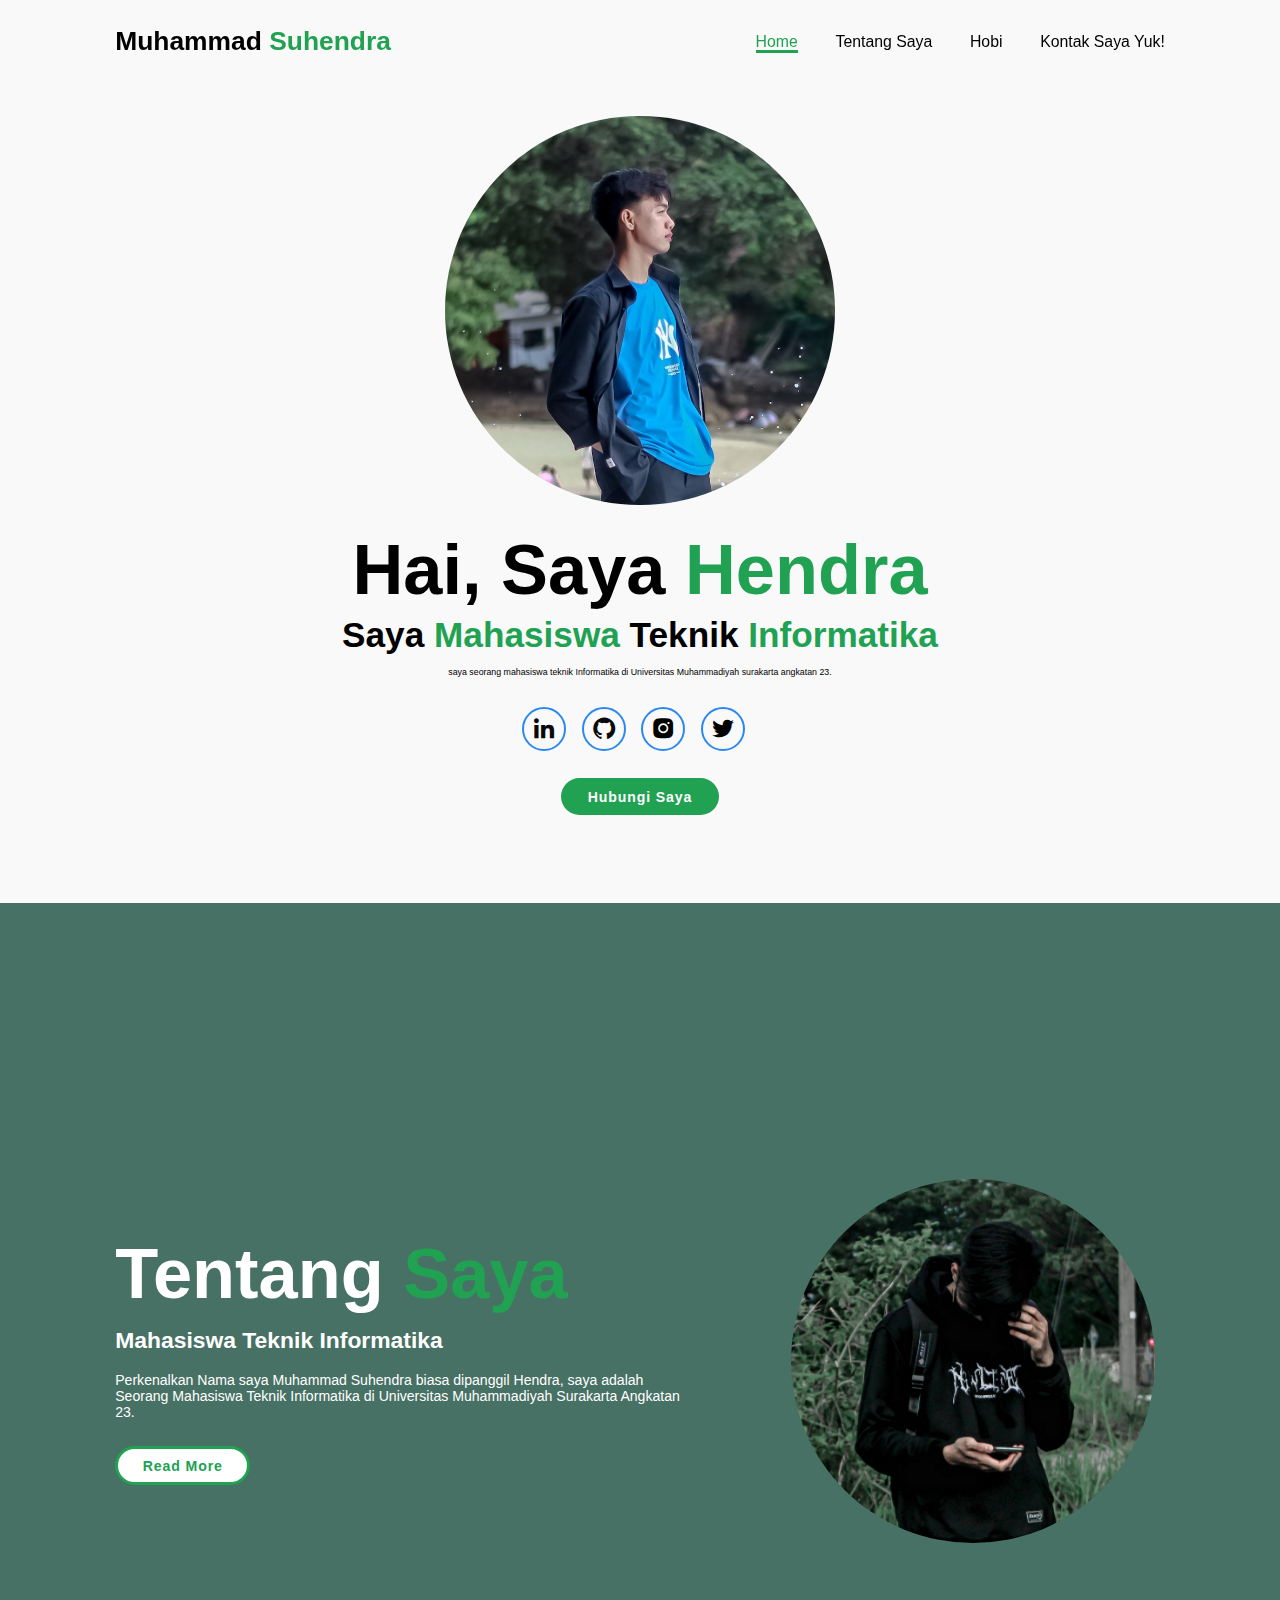
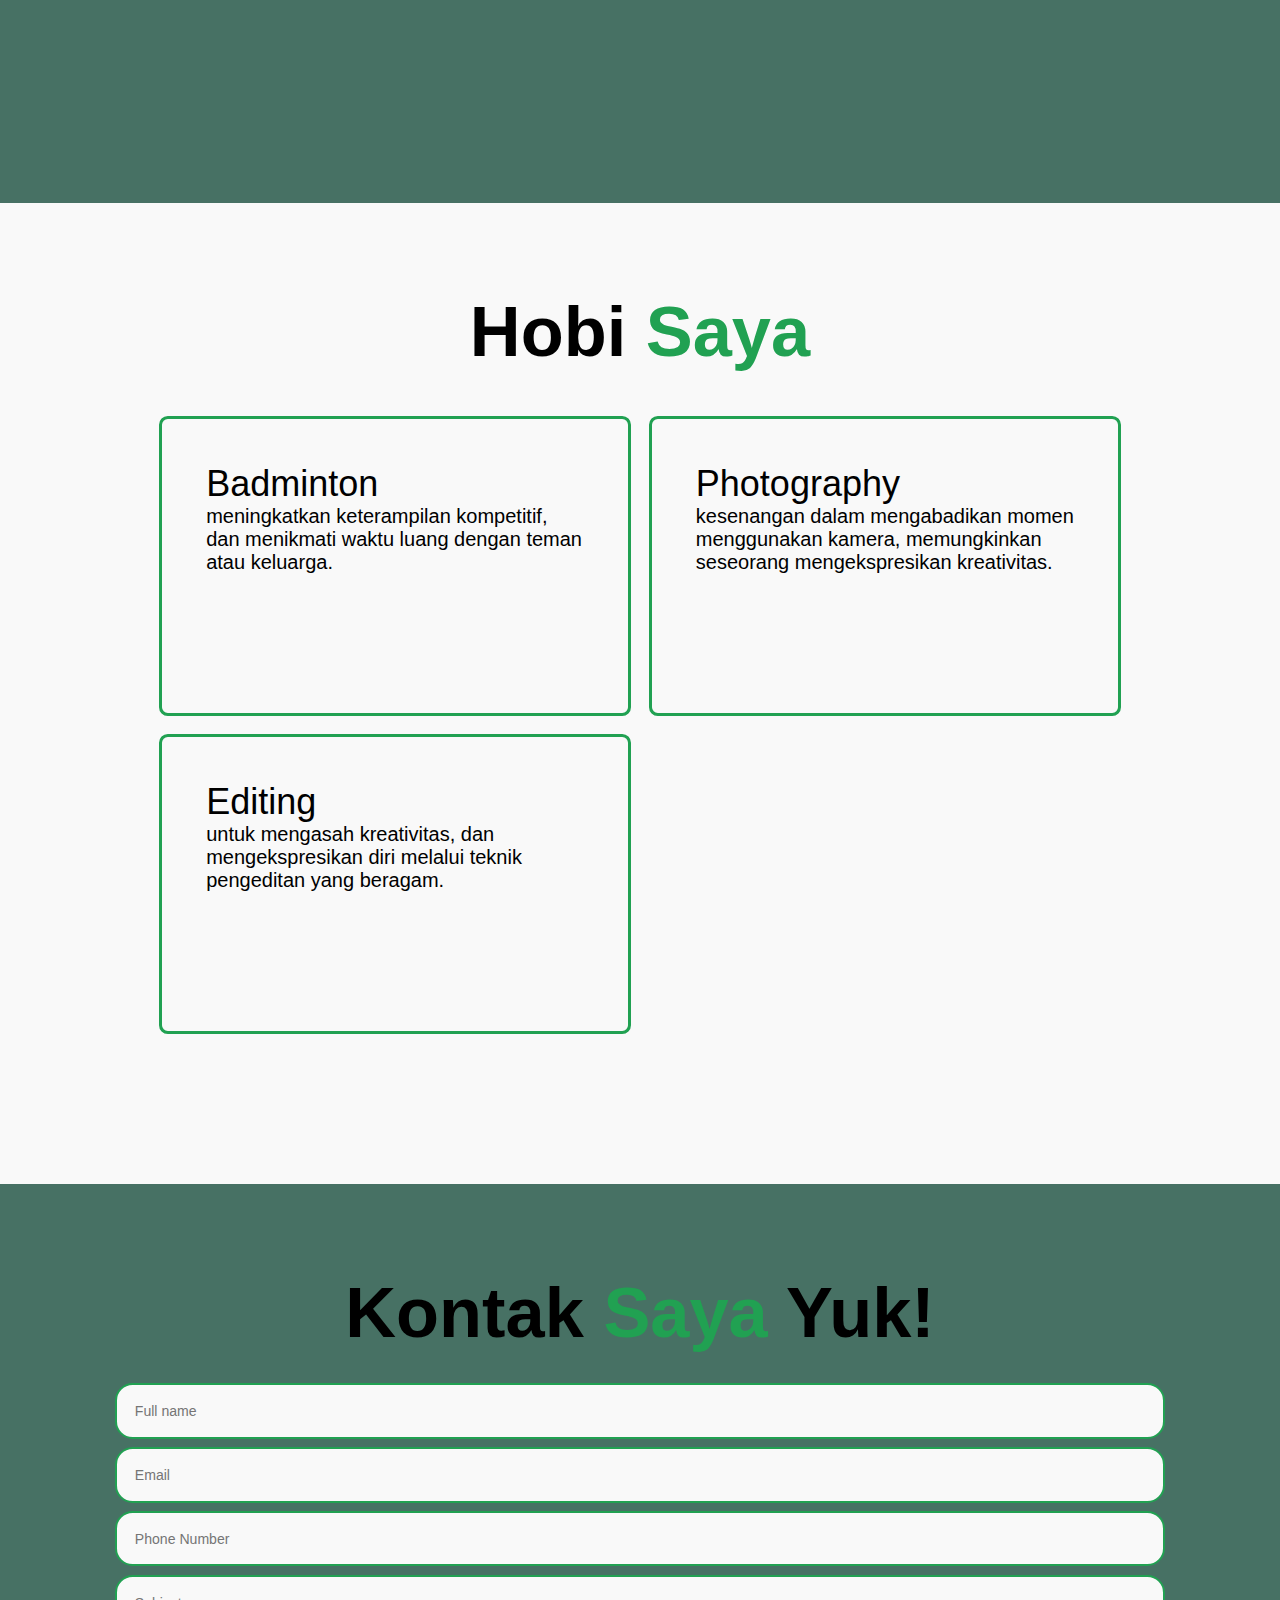
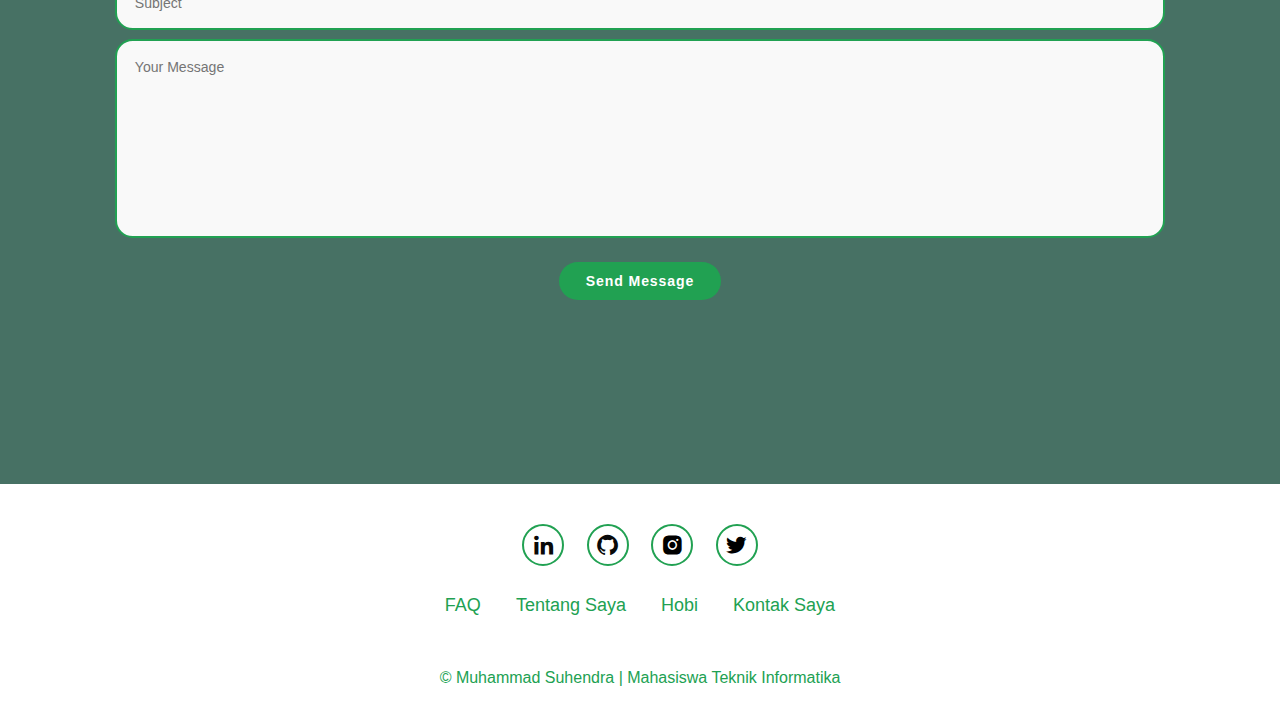
==== PORTFOLIO.html @ 20a8434a "Add files via upload" ====
<!DOCTYPE html>
<html lang="en">
<head>
    <meta charset="UTF-8">
    <meta name="viewport" content="width=device-width, initial-scale=1.0">
    <title>Muhammad Suhendra</title>
    <link rel="stylesheet" href="style.css">
    <link href='https://unpkg.com/boxicons@2.1.4/css/boxicons.min.css' rel='stylesheet'>
</head>
<body>
    <header class="header">
        <a href="#home" class="logo">Muhammad
            <span>Suhendra</span></a>

        <i class='bx bx-menu' id="menu-icon"></i>

        <nav class="navbar">
            <a href="#home" class="active">Home</a>
            <a href="#about">Tentang Saya</a>
            <a href="#services">Hobi</a>
            <a href="#contact">Kontak Saya Yuk!</a>
        </nav>
    </header>

    <section class="home" id="home">
        <div class="home-img">
            <img src="profil 1.jpg" alt="">
        </div>

        <div class="home-content">
            <h1>Hai, Saya <span>Hendra</span></h1>
            <h3>Saya <span>Mahasiswa</span> Teknik <span>Informatika</span> </h3>
            <p>
                saya seorang mahasiswa teknik Informatika di Universitas Muhammadiyah surakarta
                angkatan 23.
            </p>


            <div class="social-icons">
                <a href="#"><i class='bx bxl-linkedin' style='color:#090909' ></i></a>
                <a href="#"><i class='bx bxl-github' style='color:#090909' ></i></a>
                <a href="#"><i class='bx bxl-instagram-alt' style='color:#000000' ></i></a>
                <a href="#"><i class='bx bxl-twitter' style='color:#000000' ></i></a>
            </div>

            <a href="#" class="btn">Hubungi Saya</a>
        </div>
    </section>


    <section class="about" id="about">
        <div class="about-content">
            <h2 class="heading">Tentang <span>Saya</span></h2>
            <h3>
                Mahasiswa Teknik Informatika
            </h3>
            <p>
                Perkenalkan Nama saya Muhammad Suhendra biasa dipanggil Hendra,
                saya adalah Seorang Mahasiswa Teknik Informatika di Universitas Muhammadiyah Surakarta
                Angkatan 23.
            </p>
            <a href="#" class="btn">Read More</a>
        </div>

        <div class="about-img">
            <img src="profil 5.jpg" alt="">
        </div>
    </section>


    <section class="services" id="services">
        <h2 class="heading">Hobi <span>Saya</span></h2>

        <div class="services-container">
            <div class="services-box">
                <div class="services-info">
                    <h4>Badminton</h4>
                    <p>
                        meningkatkan keterampilan kompetitif, dan menikmati waktu luang dengan teman atau keluarga.
                    </p>
                </div>
            </div>

            <div class="services-box">
                <div class="services-info">
                    <h4>Photography</h4>
                    <p>
                        kesenangan dalam mengabadikan momen menggunakan kamera, memungkinkan seseorang mengekspresikan kreativitas.
                    </p>
                </div>
            </div>

            <div class="services-box">
                <div class="services-info">
                    <h4>Editing</h4>
                    <p>
                        untuk mengasah kreativitas, dan mengekspresikan diri melalui teknik pengeditan yang beragam.
                    </p>
                </div>
            </div>

        </div>
    </section>


    <section class="contact" id="contact">
        <h2 class="heading">Kontak <span>Saya</span> Yuk<span1>!</span1></h2>

        <form action="#">
            <div class="input-box">
                <input type="text" placeholder="Full name">
                <input type="email" placeholder="Email">
            </div>

            <div class="input-box">
                <input type="number" placeholder="Phone Number">
                <input type="text" placeholder="Subject">
            </div>

            <textarea name="" id="" cols="30" rows="10" placeholder="Your Message"></textarea>
            <input type="submit" value="Send Message" class="btn">

        </form>
    </section>

    <footer class="footer">
        <div class="social">
            <a href="#"><i class='bx bxl-linkedin' style='color:#090909' ></i></a>
            <a href="#"><i class='bx bxl-github' style='color:#090909' ></i></a>
            <a href="#"><i class='bx bxl-instagram-alt' style='color:#000000' ></i></a>
            <a href="#"><i class='bx bxl-twitter' style='color:#000000' ></i></a>
        </div>

        <ul class="list">
            <li>
                <a href="#">FAQ</a>
            </li>

            <li>
                <a href="#">Tentang Saya</a>
            </li>

            <li>
                <a href="#">Hobi</a>
            </li>

            <li>
                <a href="#">Kontak Saya</a>
            </li>

        </ul>

        <p class="copyright">
            © Muhammad Suhendra | Mahasiswa Teknik Informatika
        </p>
    </footer>

    <script src="script.js"></script>


</body>
</html>
---- style.css ----
* {
    margin: 0;
    padding: 0;
    box-sizing: border-box;
    text-decoration: none;
    border: none;
    outline: none;
    scroll-behavior: smooth;
    font-family: 'Poppins', sans-serif;
}

:root {
    --bg-color: #f9f9f9;
    --second-bg-color: #477164;
    --text-color: black;
    --main-color: #21a152;
}

html{
    font-size: 62.5%;
    overflow-x: hidden;
}

body{
    background: var(--bg-color);
    color: var(--text-color);
}

.header{
    position: fixed;
    top: 0;
    left: 0;
    width: 100%;
    padding: 3rem 9%;
    background: rgba(red, green, blue, alpha);
    border-bottom: 1px solid rgba(red, green, blue, alpha);
    backdrop-filter: blur(10px);
    display: flex;
    align-items: center;
    justify-content: space-between;
    z-index: 100;
}

.logo{
    font-size: 3rem;
    color: var(--text-color);
    font-weight: 800;
    cursor: pointer;
    transition: 0.3s ease-in-out;
}

.logo:hover{
    transform: scale(1.1);
}

.navbar a{
    font-size: 1.8rem;
    color: var(--text-color);
    margin-left: 4rem;
    font-weight: 500;
    transition: 0.3s ease;
    border-bottom: 3px solid transparent;
}

.navbar a:hover,
.navbar a.active{
    color: var(--main-color);
    border-bottom: 3px solid var(--main-color);
}

#menu-icon{
    font-size: 3.6rem;
    color: var(--main-color);
    display: none;
}

section{
    min-height: 100vh;
    padding: 10rem 9% 10rem;
}

.home{
    display: flex;
    justify-content: center;
    align-items: center;
    flex-direction: column;
    gap: 1rem;
}

.home-content{
    display: flex;
    flex-direction: column;
    align-items: center;
    text-align: center;
    justify-content: center;
    margin-top: 3rem;
}

span{
    color: var(--main-color);
}

.logo span{
    color: var(--main-color);
}

.home-content h3{
    font-size: 4rem;
    margin: 10px 0;
}

.home-content h1{
    font-size: 8rem;
    font-weight: 700;
    line-height: 1;
}

.home-img{
    border-radius: 50%;
}

.home-img img{
    position: relative;
    top: 2rem;
    width: 20vw;
    border-radius: 50%;
    border: 10px solid transparent;
    cursor: pointer;
    transition: O.5S ease-in-out;
}

.home-img img:hover{
    border: 10px solid var(--main-color);
    transform: scale(1.05);
}

.home-content p{
    font: 1.6rem;
    line-height: 1.8;
    font-weight: 500;
    max-width: 1000px;
}

.social-icons a{
    display: inline-flex;
    justify-content: center;
    align-items: center;
    width: 5rem;
    height: 5rem;
    background: transparent;
    border: 0.3rem solid  #2c88f1;
    ;
    font-size: 3rem;
    border-radius: 50%;
    color: #2c88f1;
    margin: 3rem 1.5rem 3rem 0;
    transition: 0.3s ease-in-out;
}

.social-icons a:hover{
    color: white;
    transform: scale(1.3)translateY(-5px);
    background-color: #2c88f1;
    ;
}

.btn{
    display: inline-block;
    padding: 1rem 2.8rem;
    background: var(--main-color);
    border-radius: 4rem;
    font-size: 1.6rem;
    color: white;
    border: 2px solid transparent;
    letter-spacing: 0.1rem;
    font-weight: 600;
    transition: 0.3s;
    cursor: pointer;
}

.btn:hover{
    transform: scale(1.05);
    background: var(--bg-color);
    color: var(--main-color);
    border: 2px solid var(--main-color);
}

.about{
    display: flex;
    justify-content: center;
    align-items: center;
    gap: 10rem;
    background: var(--second-bg-color);
    color: white;
}

.about-img{
    border-radius: 50%;
}

.about-img img{
    position: relative;
    width: 30vw;
    border-radius: 50%;
    border: 10px solid transparent;
    top: 1rem;
    cursor: pointer;
    transition: 0.5s ease-in-out;
}

.about-img img:hover{
    border: 10px solid white;
    transform: scale(1.05);
}

.heading{
    text-align: center;
    font-size: 8rem;
}

.about-content h2{
    text-align: left;
    line-height: 1.5;
}

.about-content h3{
    font-size: 2.6rem;
}

.about-content p{
    font-size: 1.6rem;
    margin: 2rem 0 3rem;
}

.about-content .btn{
    background: white;
    color: var(--main-color);
    border: 3px solid var(--main-color);
}

.about-content .btn:hover{
    background-color: var(--main-color);
    color: white;
}

::-webkit-scrollbar{
    width: 15px;
}

::-webkit-scrollbar-thumb{
    background-color: var(--main-color);
}

::-webkit-scrollbar-track{
    background-color: var(--bg-color);
    width: 50px;
}

.services{
    background: var(--bg-color);
    color: var(--text-color);
}

.services h2{
    margin-bottom: 5rem;
    color: var(--text-color);
}

.services-container{
    display: grid;
    grid-template-columns: repeat(3,1fr);
    align-items: center;
    gap: 2rem;
}

.services-box{
    border: 3px solid var(--main-color);
    height: 300px;
    border-radius: 1em;
    cursor: pointer;
    transition: 0.3s ease-in-out;
}

.services-box:hover{
    background: var(--main-color);
    color: white;
    transform: scale(1.03);
}

.services-box .services-info{
    display: flex;
    flex-direction: column;
    text-align: left;
    justify-content: center;
    align-items: baseline;
    padding: 5em;
}

.services-info h4{
    font-size: 36px;
    font-weight: 500;
}

.services-info p{
    margin-top: 2rem;
    font-size: 20px;
    font-weight: 400;
    margin: auto;
}

.contact{
    background-color: var(--second-bg-color);
}

.contact h2{
    margin-bottom: 3rem;
}

.contact form{
    max-width: 70ren;
    margin: 1rem auto;
    text-align: center;
    margin-bottom: 3rem;
}

.contact form .input-box{
    display: flex;
    justify-content: center;
    flex-wrap: wrap;
}

.contact form .input-box input,
.contact form textarea{
    width: 100%;
    padding: 2rem;
    font-size: 1.6rem;
    color: var(--text-color);
    background: var(--bg-color);
    border-radius: 2rem;
    border: 2px solid var(--main-color);
    margin: 0.5rem 0;
    resize: none;
}

.contact form .btn{
    margin-top: 2rem;
}


.footer{
    position: relative;
    bottom: 0;
    width: 100%;
    padding: 40px 0;
    background-color: white;
}

.footer .social{
    text-align: center;
    padding-bottom: 25px;
    color: var(--main-color);
}
.footer .social a{
    font-size: 25px;
    color: var(--main-color);
    border: 2px solid var(--main-color);
    width: 42px;
    height: 42px;
    line-height: 42px;
    display: inline-block;
    text-align: center;
    border-radius: 50%;
    margin: 0 10px;
    transition: 0.3s ease;
}

.footer .social a:hover{
    transform: scale(1.2) translateY(-10px);
    background-color: var(--main-color);
    color: white;
}


.footer ul{
    margin-top: 0;
    padding: 0;
    font-size: 18px;
    line-height: 1.6;
    margin-bottom: 0;
    text-align: center;
}

.footer ul li a{
    color: var(--main-color);
    border-bottom: 3px solid transparent;
    transition: 0.3s ease;
}

.footer ul li a:hover{
    border-bottom: 3px solid var(--main-color);
}

.footer ul li{
    display: inline-block;
    padding: 0 15px;
}

.footer .copyright{
    margin-top: 50px;
    text-align: center;
    font-size: 16px;
    color: var(--main-color);
}


@media(max-width:1285px){
    html{
        font-size: 55%;
    }
    .services-container{
        padding-bottom: 7rem;
        grid-template-columns: repeat(2,1fr);
        margin: 0 5rem;
    }
    .home img{
        width: 32vw;
    }
}

@media(max-width:991px){
    header{
        padding: 2rem 3%;
    }
    section{
        padding: 10rem 3% 2rem;
    }
    .services{
        padding-bottom: 7rem;
    }
    .footer{
        padding: 2rem 3%;
    }
}

@media(max-width:800px){
    #menu-icon{
        display: block;
    }
    .navbar{
        position: absolute;
        top: 100%;
        right: 0;
        width: 50%;
        padding: 1rem 3%;
        border-bottom-left-radius: 2rem;
        background: white;
        border-left: 3px solid var(--main-color);
        border-bottom: 3px solid var(--main-color);
        display: none;
    }
    .navbar a{
        display: block;
        font-size: 2rem;
        margin: 3rem 0;
        color: var(--text-color);
    }
    .home{
        flex-direction: column;
        margin: 5rem 4rem;
    }
    .home-content h3{
        font-size: 2.6rem;
    }
    .home-content h1{
        font-size: 5rem;
    }
    .home-img img{
        width: 70vw;
        margin-top: 4rem;
    }
    .about{
        flex-direction: column;
    }
    .about-content{
        margin: 0 2rem 4rem;
    }
    .about-img img{
        width: 64vw;
        margin-top: 1rem;
        margin-bottom: 3rem;
    }
    .services h2{
        margin-bottom: 3rem;
    }
    .services-container{
        grid-template-columns: repeat(1,1fr99);
    }
}
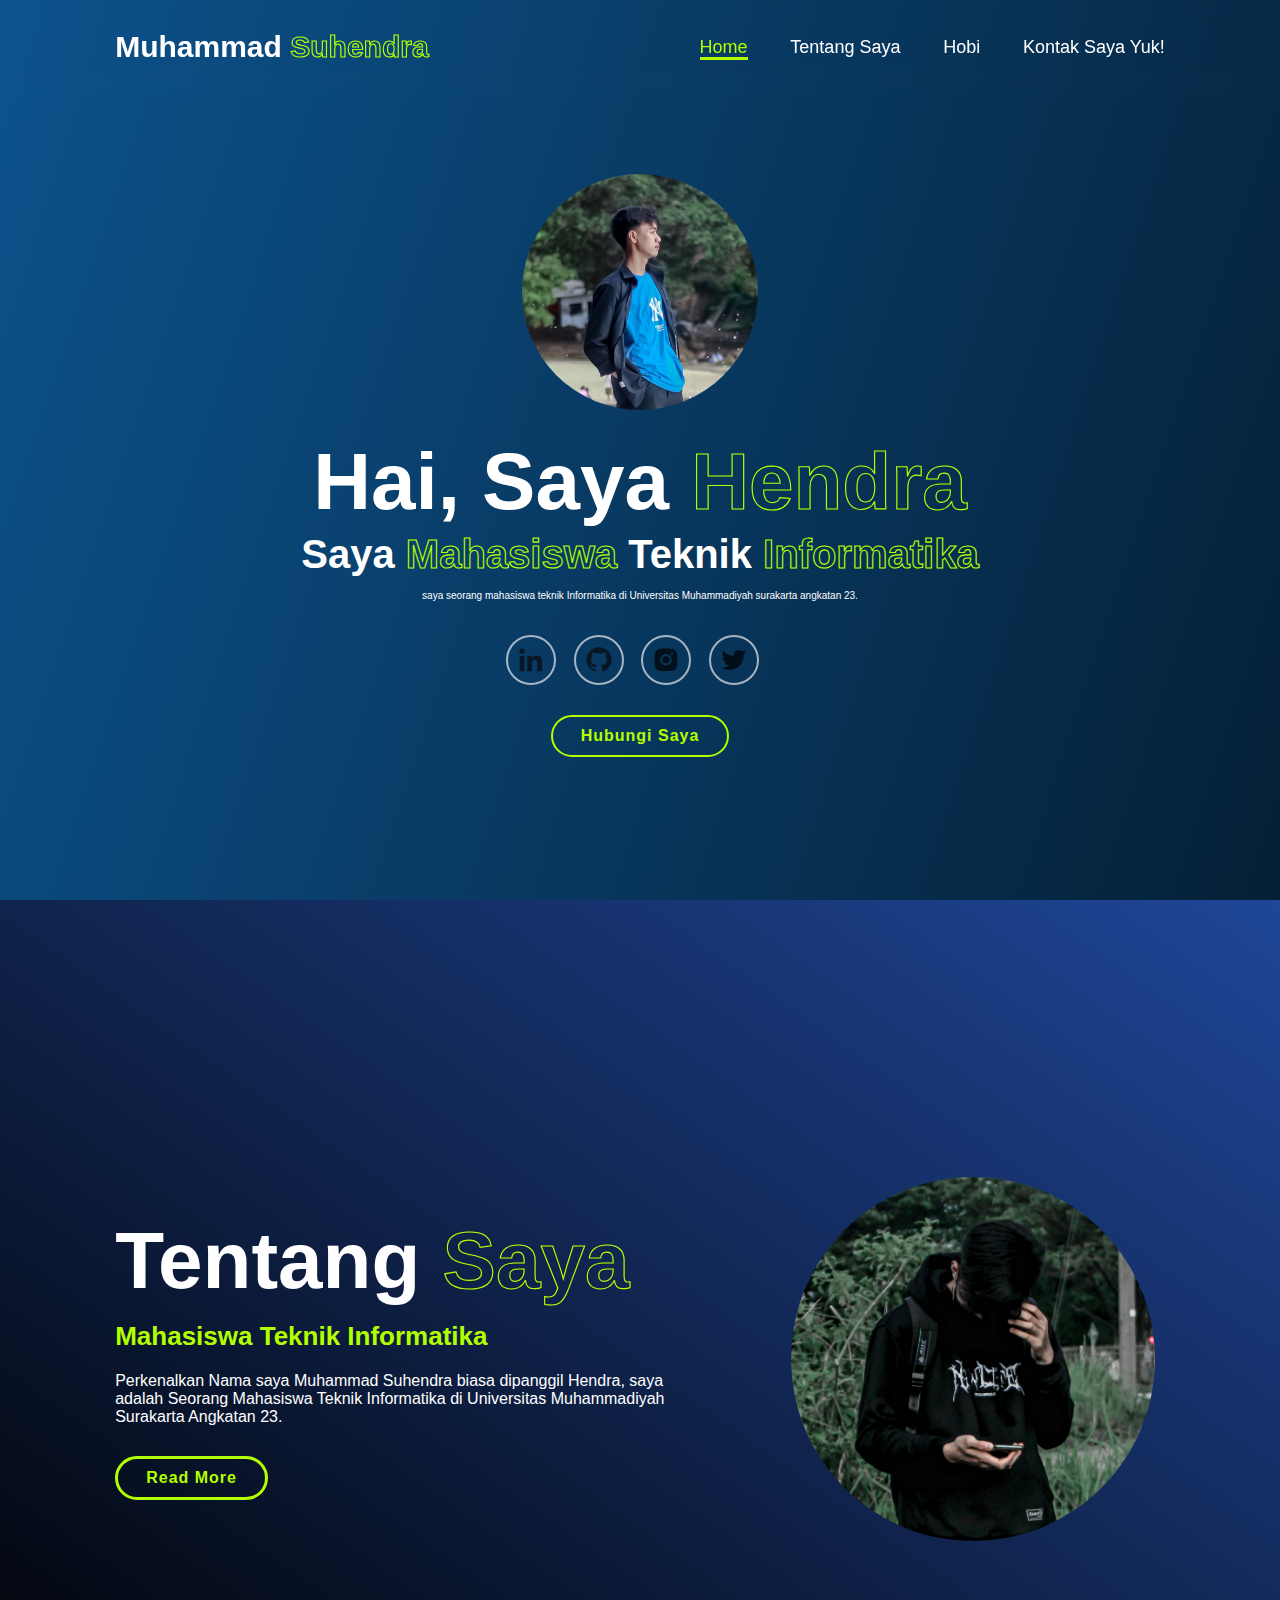
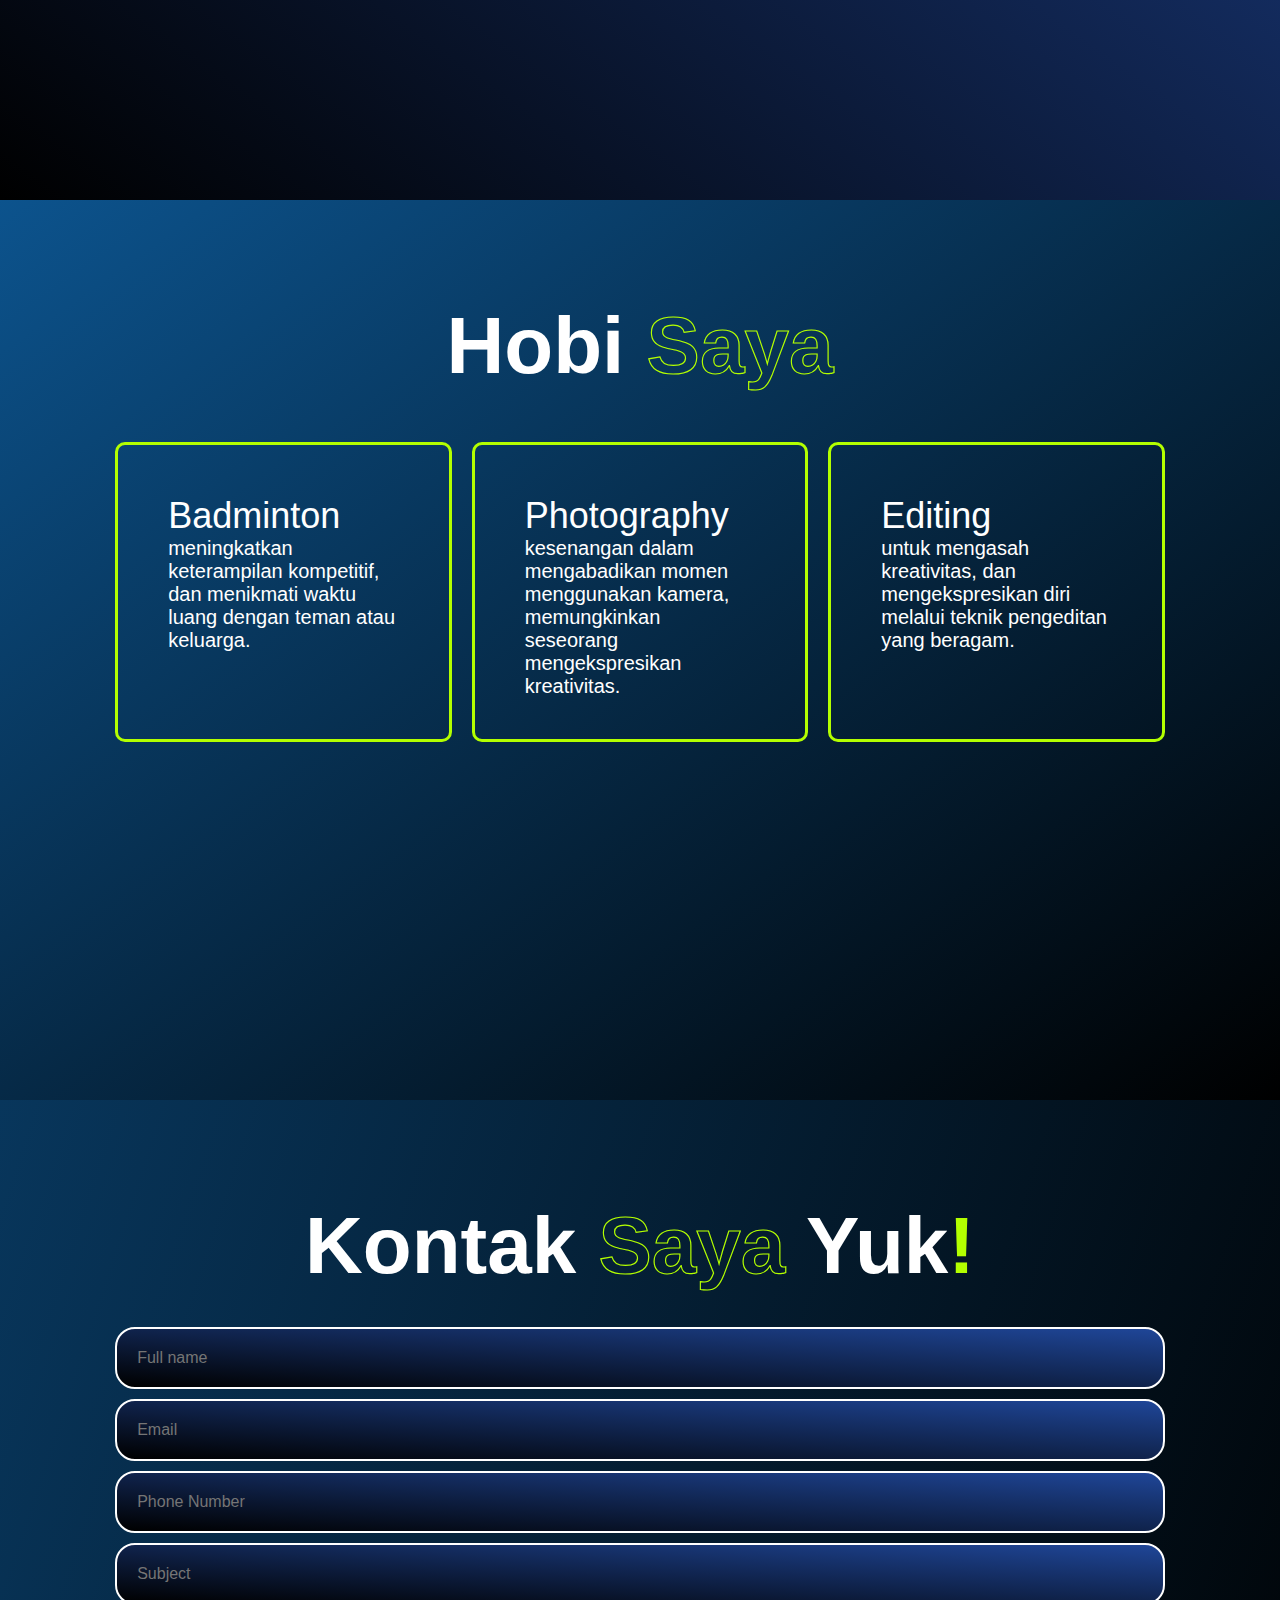
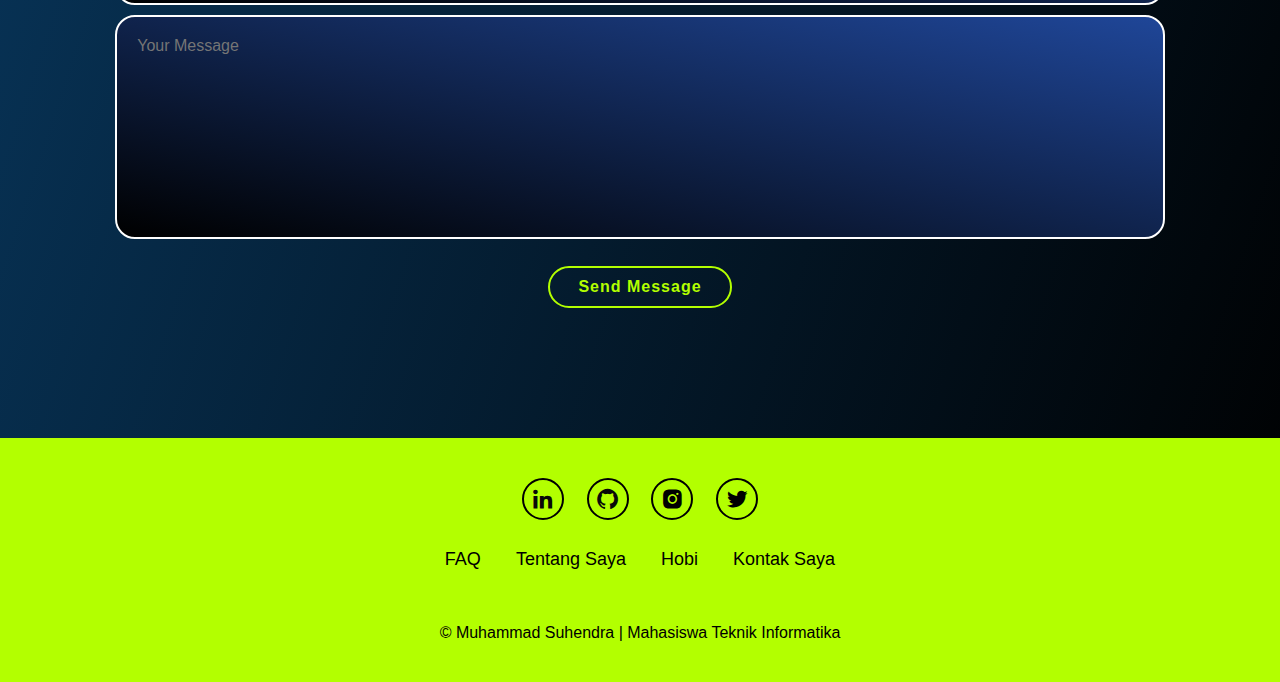
==== commit c1786326: "PORTFOLIO.html" ====
--- a/PORTFOLIO.html
+++ b/PORTFOLIO.html
@@ -4,7 +4,7 @@
     <meta charset="UTF-8">
     <meta name="viewport" content="width=device-width, initial-scale=1.0">
     <title>Muhammad Suhendra</title>
-    <link rel="stylesheet" href="style.css">
+    <link rel="stylesheet" href="PORTFOLIO.css">
     <link href='https://unpkg.com/boxicons@2.1.4/css/boxicons.min.css' rel='stylesheet'>
 </head>
 <body>
@@ -155,8 +155,8 @@
         </p>
     </footer>
 
-    <script src="script.js"></script>
+    <script src="PORTFOLIO.js"></script>
 
 
 </body>
-</html>+</html>
--- a/PORTFOLIO.css
+++ b/PORTFOLIO.css
@@ -0,0 +1,559 @@
+* {
+    margin: 0;
+    padding: 0;
+    box-sizing: border-box;
+    text-decoration: none;
+    border: none;
+    outline: none;
+    font-family: 'Poppins', sans-serif;
+}
+
+:root {
+    --bg-color: linear-gradient(to bottom right, #0c538d, #000000);
+    --second-bg-color: linear-gradient(to bottom left, #1f4698, #000000);
+    --text-color: rgb(255, 255, 255);
+    --main-color: #b3ff00;
+}
+
+html{
+    font-size: 62.5%;
+    overflow-x: hidden;
+    scroll-behavior: smooth;
+}
+
+body{
+    background: var(--bg-color);
+    color: var(--text-color);
+}
+
+.header{
+    position: fixed;
+    top: 0;
+    left: 0;
+    width: 100%;
+    padding: 3rem 9%;
+    background: rgba(red, green, blue, alpha);
+    border-bottom: 1px solid rgba(red, green, blue, alpha);
+    backdrop-filter: blur(10px);
+    display: flex;
+    align-items: center;
+    justify-content: space-between;
+    z-index: 100;
+}
+
+.logo{
+    font-size: 3rem;
+    color: var(--text-color);
+    font-weight: 800;
+    cursor: pointer;
+    transition: 0.3s ease-in-out;
+}
+
+.logo:hover{
+    transform: scale(1.1);
+}
+
+.navbar a{
+    font-size: 1.8rem;
+    color: var(--text-color);
+    margin-left: 4rem;
+    font-weight: 500;
+    transition: 0.3s ease;
+    border-bottom: 3px solid transparent;
+}
+
+.navbar a:hover,
+.navbar a.active{
+    color: var(--main-color);
+    border-bottom: 3px solid var(--main-color);
+}
+
+#menu-icon{
+    font-size: 3.6rem;
+    color: var(--main-color);
+    display: none;
+}
+
+section{
+    min-height: 100vh;
+    padding: 10rem 9% 10rem;
+}
+
+.home{
+    display: flex;
+    justify-content: center;
+    align-items: center;
+    flex-direction: column;
+    gap: 1rem;
+}
+
+.home-content{
+    display: flex;
+    flex-direction: column;
+    align-items: center;
+    text-align: center;
+    justify-content: center;
+    margin-top: 3rem;
+}
+
+span{
+    color: var(--main-color);
+}
+
+.logo span{
+    color: var(--main-color);
+}
+
+.home-content h3{
+    font-size: 4rem;
+    margin: 10px 0;
+}
+
+.home-content h1{
+    font-size: 8rem;
+    font-weight: 700;
+    line-height: 1;
+}
+
+.home-img{
+    border-radius: 50%;
+}
+
+.home-img img{
+    position: relative;
+    top: 2rem;
+    width: 20vw;
+    border-radius: 50%;
+    border: 10px solid transparent;
+    cursor: pointer;
+    transition: 1S ease-in-out;
+}
+
+.home-img { animation: bounce 3s infinite; }
+@keyframes bounce {
+    0% { transform: translateY(0); }
+    40% {transform: translateY(-20px); }
+    
+}
+
+.home-img img:hover{
+    transform: scale(1.2);
+}
+
+span {
+    -webkit-text-fill-color: transparent;
+    -webkit-text-stroke: 1.15px var(--main-color);
+}
+
+.home-content p{
+    font: 1.6rem;
+    line-height: 1.8;
+    font-weight: 500;
+    max-width: 1000px;
+}
+
+.social-icons a{
+    display: inline-flex;
+    justify-content: center;
+    align-items: center;
+    width: 5rem;
+    height: 5rem;
+    background: transparent;
+    border: 0.2rem solid  #e9ebee;
+    opacity: 70%;
+    font-size: 3rem;
+    border-radius: 50%;
+    color: #2c88f1;
+    margin: 3rem 1.5rem 3rem 0;
+    transition: 0.3s ease-in-out;
+}
+
+.social-icons a:hover{
+    color: white;
+    transform: scale(1.3)translateY(-5px);
+    background-color: var(--main-color);
+    ;
+}
+
+.btn{
+    display: inline-block;
+    padding: 1rem 2.8rem;
+    background: transparent;
+    border-radius: 4rem;
+    font-size: 1.6rem;
+    color: var(--main-color);
+    border: 2px solid var(--main-color);
+    letter-spacing: 0.1rem;
+    font-weight: 600;
+    transition: 0.3s;
+    cursor: pointer;
+}
+
+.btn:hover{
+    transform: scale(1.05);
+    background: var(--main-color);
+    color: white;
+    border: 2px solid var(--main-color);
+}
+
+.about{
+    display: flex;
+    justify-content: center;
+    align-items: center;
+    gap: 10rem;
+    background: var(--second-bg-color);
+    color: white;
+}
+
+.about-img{
+    border-radius: 50%;
+}
+
+.about-img img{
+    position: relative;
+    width: 30vw;
+    border-radius: 50%;
+    border: 10px solid transparent;
+    top: 1rem;
+    cursor: pointer;
+    transition: 0.5s ease-in-out;
+}
+
+.about-img { animation: pulse 3s infinite; }
+@keyframes pulse {
+    0%, 100% {transform: scale(1); }
+    50% {transform: scale(1.1); }
+}
+
+.about-img img:hover{
+    border: 10px solid white;
+    transform: scale(1.05);
+}
+
+.heading{
+    text-align: center;
+    font-size: 8rem;
+}
+
+.contact h2 span1{
+    color: var(--main-color);
+}
+
+.contact .heading { animation: pulse 1s infinite; }
+@keyframes pulse {
+    0%, 100% {transform: scale(1); }
+    50% {transform: scale(1.1); }
+
+}
+
+.about-content h2{
+    text-align: left;
+    line-height: 1.5;
+}
+
+.about-content h3{
+    font-size: 2.6rem;
+    color: var(--main-color);
+}
+
+.about-content p{
+    font-size: 1.6rem;
+    margin: 2rem 0 3rem;
+}
+
+.about-content .btn{
+    background: transparent;
+    color: var(--main-color);
+    border: 3px solid var(--main-color);
+}
+
+.about-content .btn:hover{
+    background-color: var(--main-color);
+    color: white;
+}
+
+::-webkit-scrollbar{
+    width: 15px;
+}
+
+::-webkit-scrollbar-thumb{
+    background-color: var(--main-color);
+}
+
+::-webkit-scrollbar-track{
+    background-color: var(--bg-color);
+    width: 50px;
+}
+
+.services{
+    background: var(--bg-color);
+    color: var(--text-color);
+}
+
+.services h2{
+    margin-bottom: 5rem;
+    color: var(--text-color);
+}
+
+.services-container{
+    display: grid;
+    grid-template-columns: repeat(3,1fr);
+    align-items: center;
+    gap: 2rem;
+}
+
+.services-box{
+    border: 3px solid var(--main-color);
+    height: 300px;
+    border-radius: 1em;
+    cursor: pointer;
+    transition: 0.3s ease-in-out;
+}
+
+.services-box:hover{
+    background: var(--main-color);
+    color: white;
+    transform: scale(1.03);
+}
+
+.services-box .services-info{
+    display: flex;
+    flex-direction: column;
+    text-align: left;
+    justify-content: center;
+    align-items: baseline;
+    padding: 5em;
+}
+
+.services-info h4{
+    font-size: 36px;
+    font-weight: 500;
+}
+
+.services-info p{
+    margin-top: 2rem;
+    font-size: 20px;
+    font-weight: 400;
+    margin: auto;
+}
+
+.contact{
+    background-color: var(--second-bg-color);
+}
+
+.contact h2{
+    margin-bottom: 3rem;
+}
+
+.contact form{
+    max-width: 70ren;
+    margin: 1rem auto;
+    text-align: center;
+    margin-bottom: 3rem;
+}
+
+.contact form .input-box{
+    display: flex;
+    justify-content: center;
+    flex-wrap: wrap;
+}
+
+.contact form .input-box input,
+.contact form textarea{
+    width: 100%;
+    padding: 2rem;
+    font-size: 1.6rem;
+    color: var(--text-color);
+    background: var(--second-bg-color);
+    border-radius: 2rem;
+    border: 2px solid white;
+    margin: 0.5rem 0;
+    resize: none;
+}
+
+.contact form .btn{
+    margin-top: 2rem;
+}
+
+
+.footer{
+    position: relative;
+    bottom: 0;
+    width: 100%;
+    padding: 40px 0;
+    background-color: var(--main-color);
+}
+
+.footer .social{
+    text-align: center;
+    padding-bottom: 25px;
+    color: var(--main-color);
+}
+.footer .social a{
+    font-size: 25px;
+    color: var(--main-color);
+    border: 2px solid black;
+    width: 42px;
+    height: 42px;
+    line-height: 42px;
+    display: inline-block;
+    text-align: center;
+    border-radius: 50%;
+    margin: 0 10px;
+    transition: 0.3s ease;
+}
+
+.footer .social a:hover{
+    transform: scale(1.2) translateY(-10px);
+    background-color: var(--main-color);
+    color: white;
+}
+
+
+.footer ul{
+    margin-top: 0;
+    padding: 0;
+    font-size: 18px;
+    line-height: 1.6;
+    margin-bottom: 0;
+    text-align: center;
+}
+
+.footer ul li a{
+    color: black;
+    border-bottom: 3px solid transparent;
+    transition: 0.3s ease;
+}
+
+.footer ul li a:hover{
+    border-bottom: 3px solid black;
+}
+
+.footer ul li{
+    display: inline-block;
+    padding: 0 15px;
+}
+
+.footer .copyright{
+    margin-top: 50px;
+    text-align: center;
+    font-size: 16px;
+    color: black;
+}
+
+
+@media(max-width:800px){
+    html{
+        font-size: 55%;
+    }
+    .services-container{
+        padding-bottom: 7rem;
+        grid-template-columns: repeat(2,1fr);
+        margin: 0 5rem;
+    }
+    .home img{
+        width: 32vw;
+    }
+}
+
+@media(max-width:800px){
+    header{
+        padding: 2rem 3%;
+    }
+    section{
+        padding: 10rem 3% 2rem;
+    }
+    .services{
+        padding-bottom: 7rem;
+    }
+    .footer{
+        padding: 2rem 3%;
+    }
+}
+
+@media(max-width:800px){
+
+    #menu-icon{
+        display: block;
+    }
+
+    .navbar{
+        position: absolute;
+        top: 100%;
+        right: 0;
+        width: 50%;
+        padding: 1rem 3%;
+        border-bottom-left-radius: 2rem;
+        background: white;
+        border-left: 3px solid var(--main-color);
+        border-bottom: 3px solid var(--main-color);
+        
+    }
+    
+    .navbar.active {
+        display: flex;
+        flex-direction: column;
+        align-items: flex-end;
+    }
+    .navbar a{
+        display: block;
+        font-size: 2rem;
+        margin: 3rem 0;
+        color: var(--text-color);
+    }
+    .home{
+        flex-direction: column;
+        margin: 5rem 4rem;
+    }
+    .home-content h3{
+        font-size: 2.6rem;
+    }
+    .home-content h1{
+        font-size: 5rem;
+    }
+    .home-img img{
+        width: 70vw;
+        margin-top: 4rem;
+    }
+    .about{
+        flex-direction: column;
+    }
+    .about-content{
+        margin: 0 2rem 4rem;
+    }
+    .about-img img{
+        width: 64vw;
+        margin-top: 1rem;
+        margin-bottom: 3rem;
+    }
+    .services h2{
+        margin-bottom: 3rem;
+    }
+    .services-container{
+        grid-template-columns: repeat(1,1fr);
+    }
+}
+
+
+@media(max-width:800px) {
+    
+    .navbar {
+        display: none;
+    }
+    
+    .navbar.active {
+        display: flex;
+        flex-direction: column;
+        align-items: flex-end;
+        position: flex;
+        top: 100%;
+        right: 0;
+        width: 50%;
+        padding: 1rem 3%;
+        border-bottom-left-radius: 2rem;
+        background: var(--second-bg-color);
+        border-left: 3px solid white;
+        border-bottom: 3px solid white;
+    }
+    
+}
